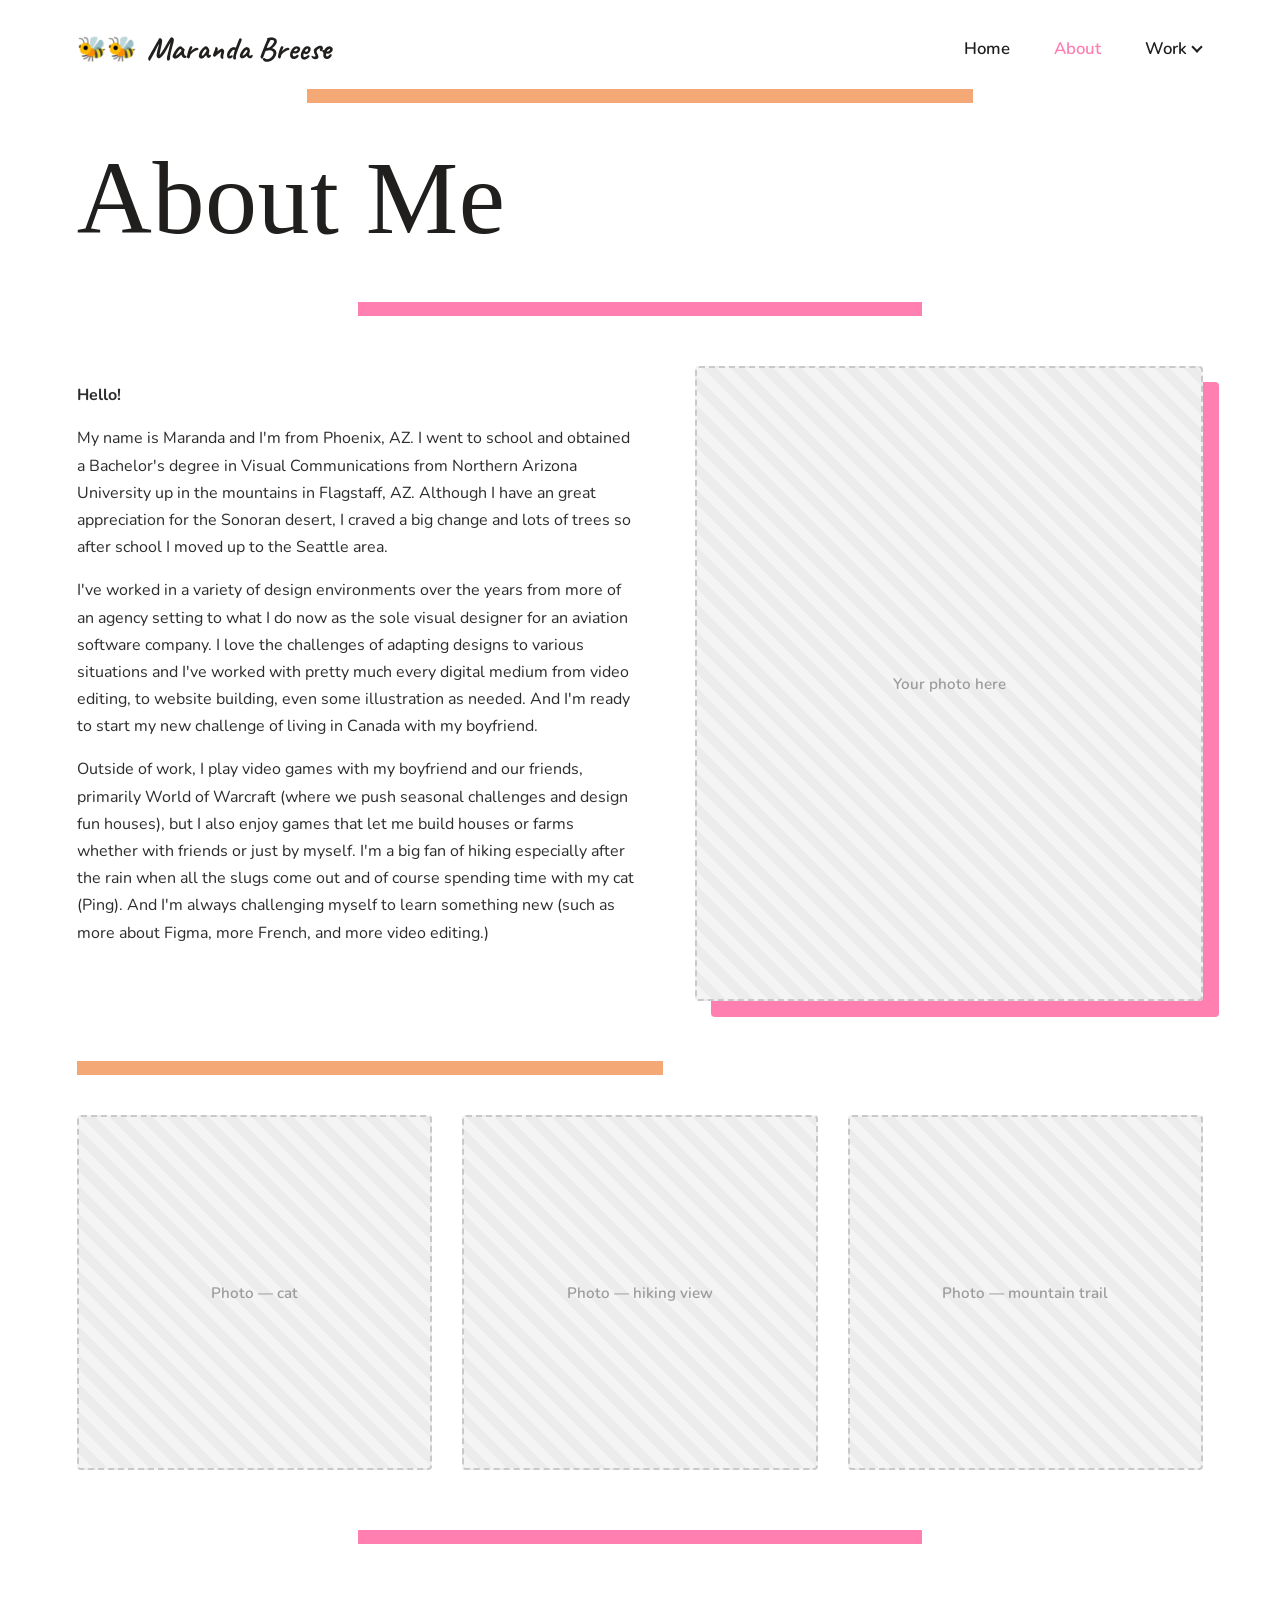
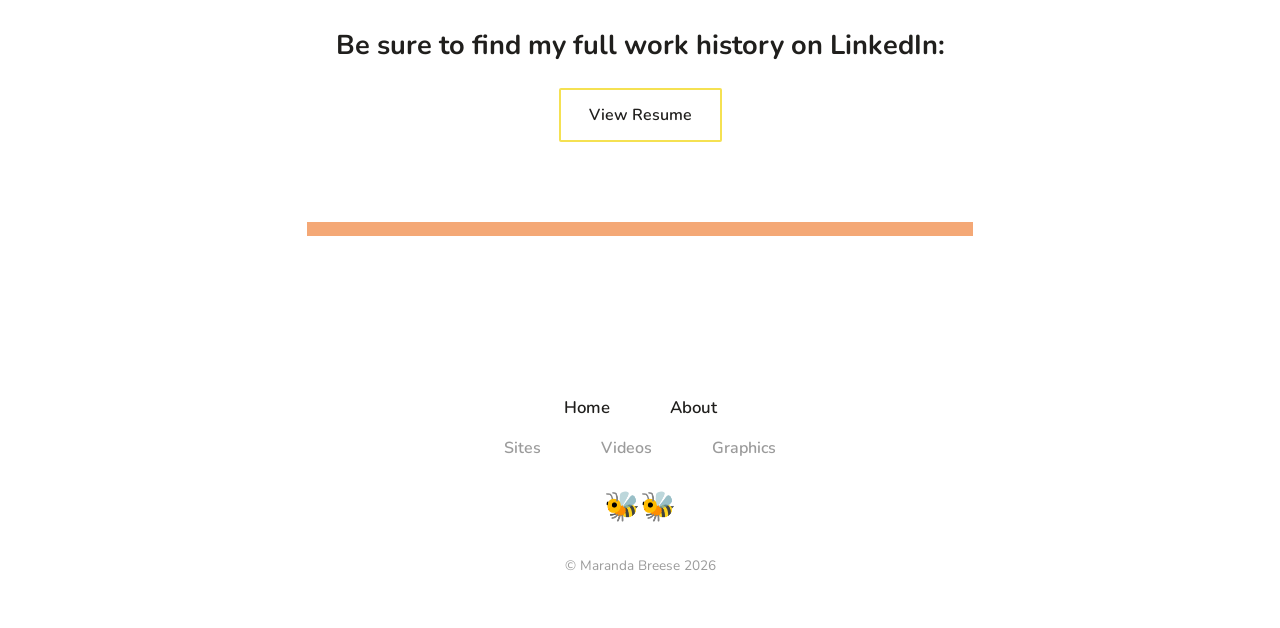
==== about.html @ 2fa080fb "Initial commit Co-Authored-By: Claude Sonnet 5 <noreply@anthropic.com>" ====
<!DOCTYPE html>
<html lang="en">
<head>
<meta charset="UTF-8">
<meta name="viewport" content="width=device-width, initial-scale=1.0">
<title>About — Maranda Breese</title>
<link rel="stylesheet" href="styles.css">
</head>
<body>

<header class="site-header">
  <a href="index.html" class="logo"><span class="bee">🐝🐝</span> Maranda Breese</a>
  <button class="mobile-toggle" aria-label="Menu"><span></span><span></span><span></span></button>
  <nav class="main-nav">
    <a href="index.html">Home</a>
    <a href="about.html" class="active">About</a>
    <div class="nav-dropdown">
      <button>Work <span class="caret"></span></button>
      <div class="dropdown-menu">
        <a href="sites.html">Sites</a>
        <a href="videos.html">Videos</a>
        <a href="graphics.html">Graphics</a>
      </div>
    </div>
  </nav>
</header>

<div class="bar bar-orange bar-inset bar-right"></div>

<main class="wrap">

  <h1 class="headline page-title">About Me</h1>

  <div class="bar bar-pink bar-inset bar-left" style="margin-bottom:50px;"></div>

  <section style="display:grid; grid-template-columns:1.1fr 1fr; gap:60px; align-items:start;">
    <div style="line-height:1.7; color:#2c2c2c;">
      <p><strong>Hello!</strong></p>
      <p>
        My name is Maranda and I'm from Phoenix, AZ. I went to school and obtained a Bachelor's
        degree in Visual Communications from Northern Arizona University up in the mountains in
        Flagstaff, AZ. Although I have an great appreciation for the Sonoran desert, I craved a big
        change and lots of trees so after school I moved up to the Seattle area.
      </p>
      <p>
        I've worked in a variety of design environments over the years from more of an agency
        setting to what I do now as the sole visual designer for an aviation software company.
        I love the challenges of adapting designs to various situations and I've worked with pretty
        much every digital medium from video editing, to website building, even some illustration
        as needed. And I'm ready to start my new challenge of living in Canada with my boyfriend.
      </p>
      <p>
        Outside of work, I play video games with my boyfriend and our friends, primarily World of
        Warcraft (where we push seasonal challenges and design fun houses), but I also enjoy games
        that let me build houses or farms whether with friends or just by myself. I'm a big fan of
        hiking especially after the rain when all the slugs come out and of course spending time
        with my cat (Ping). And I'm always challenging myself to learn something new (such as more
        about Figma, more French, and more video editing.)
      </p>
    </div>
    <div class="placeholder-photo" style="aspect-ratio:4/5; box-shadow:16px 16px 0 var(--pink);">
      Your photo here
    </div>
  </section>

  <div class="bar bar-orange bar-inset bar-right" style="margin:60px 0 40px;"></div>

  <section style="display:grid; grid-template-columns:repeat(3,1fr); gap:30px;">
    <div class="placeholder-photo" style="aspect-ratio:1/1;">Photo — cat</div>
    <div class="placeholder-photo" style="aspect-ratio:1/1;">Photo — hiking view</div>
    <div class="placeholder-photo" style="aspect-ratio:1/1;">Photo — mountain trail</div>
  </section>

  <div class="bar bar-pink bar-inset bar-left" style="margin-top:60px;"></div>

  <section class="section" style="text-align:center;">
    <h2 style="font-size:1.7rem; margin-bottom:24px;">Be sure to find my full work history on LinkedIn:</h2>
    <a href="#" class="btn">View Resume</a>
  </section>

</main>

<div class="bar bar-orange bar-inset bar-right" style="margin-top:20px;"></div>

<footer class="site-footer">
  <div class="footer-nav">
    <div class="primary-links">
      <a href="index.html">Home</a>
      <a href="about.html">About</a>
    </div>
    <div class="sub-links">
      <a href="sites.html">Sites</a>
      <a href="videos.html">Videos</a>
      <a href="graphics.html">Graphics</a>
    </div>
    <div class="footer-bee">🐝🐝</div>
  </div>
  <p class="footer-copy">© Maranda Breese 2026</p>
</footer>

<script src="script.js"></script>
</body>
</html>
---- styles.css ----
/* ========================================================
   Maranda Breese — Portfolio Site
   ======================================================== */

@import url('https://fonts.googleapis.com/css2?family=Caveat:wght@500;700&family=Permanent+Marker&family=Nunito:wght@400;500;600;700&display=swap');

:root {
  --pink: #FF7FB0;
  --orange: #F4A876;
  --yellow: #F5E152;
  --ink: #201F1D;
  --gray: #9B9B9B;
  --gray-light: #E4E4E4;
  --white: #FFFFFF;
  --cream: #FFFDFB;
  --teal: #1F4E52;
  --max-width: 1440px;
  --side-pad: clamp(24px, 6vw, 100px);
}

* { box-sizing: border-box; }

html { scroll-behavior: smooth; }

body {
  margin: 0;
  font-family: 'Nunito', sans-serif;
  color: var(--ink);
  background: var(--white);
  -webkit-font-smoothing: antialiased;
}

img { max-width: 100%; display: block; }

a { color: inherit; text-decoration: none; }

.wrap {
  max-width: var(--max-width);
  margin: 0 auto;
  padding: 0 var(--side-pad);
}

/* ---------- Header / Nav ---------- */

.site-header {
  display: flex;
  align-items: center;
  justify-content: space-between;
  padding: 28px var(--side-pad) 20px;
  position: relative;
  z-index: 100;
}

.logo {
  display: flex;
  align-items: center;
  gap: 10px;
  font-family: 'Caveat', cursive;
  font-weight: 700;
  font-size: 2rem;
  color: var(--ink);
}

.logo .bee { font-size: 1.5rem; line-height: 1; }

.main-nav {
  display: flex;
  align-items: center;
  gap: 40px;
  font-weight: 600;
  font-size: 1.05rem;
}

.main-nav a {
  padding: 6px 2px;
  transition: color .15s ease;
}

.main-nav a:hover,
.main-nav a.active {
  color: var(--pink);
}

.nav-dropdown {
  position: relative;
}

.nav-dropdown > button {
  font: inherit;
  color: inherit;
  background: none;
  border: none;
  cursor: pointer;
  padding: 6px 2px;
  font-weight: 600;
  display: flex;
  align-items: center;
  gap: 6px;
}

.nav-dropdown > button:hover { color: var(--pink); }

.nav-dropdown .caret {
  width: 8px;
  height: 8px;
  border-right: 2px solid currentColor;
  border-bottom: 2px solid currentColor;
  transform: rotate(45deg);
  margin-top: -4px;
  transition: transform .15s ease;
}

.nav-dropdown.open .caret { transform: rotate(-135deg); margin-top: 2px; }

.dropdown-menu {
  position: absolute;
  top: calc(100% + 14px);
  right: 0;
  min-width: 180px;
  background: var(--white);
  display: none;
  flex-direction: column;
  box-shadow: 0 12px 30px rgba(0,0,0,.08);
}

.nav-dropdown.open .dropdown-menu { display: flex; }

.dropdown-menu a {
  padding: 14px 20px;
  border: 2px solid var(--yellow);
  margin-top: -2px;
  color: var(--gray);
  font-weight: 600;
  text-align: center;
  background: var(--white);
}

.dropdown-menu a:first-child { margin-top: 0; }

.dropdown-menu a:hover,
.dropdown-menu a.active {
  color: var(--ink);
  background: #FFFDF0;
}

.mobile-toggle {
  display: none;
  flex-direction: column;
  gap: 5px;
  background: none;
  border: none;
  cursor: pointer;
  padding: 8px;
}
.mobile-toggle span {
  width: 26px;
  height: 3px;
  background: var(--ink);
  border-radius: 2px;
}

/* ---------- Divider bars ---------- */

.bar {
  height: 14px;
  width: 100%;
}
.bar-pink { background: var(--pink); }
.bar-orange { background: var(--orange); }

.bar-inset {
  max-width: var(--max-width);
  margin: 0 auto;
}
.bar-right {
  margin-left: auto;
  width: 52%;
}
.bar-left {
  margin-right: auto;
  width: 50%;
}

/* ---------- Headline treatment ---------- */

.headline {
  font-family: 'Permanent Marker', cursive;
  font-weight: 400;
  line-height: 1.05;
  color: var(--ink);
  letter-spacing: 0.5px;
}

.page-title {
  font-size: clamp(3.5rem, 9vw, 6.5rem);
  margin: 40px 0 50px;
}

.hero-title {
  font-size: clamp(3.2rem, 8vw, 6rem);
  margin: 30px 0 0;
}

/* ---------- Buttons ---------- */

.btn {
  display: inline-block;
  border: 2px solid var(--yellow);
  padding: 14px 28px;
  font-weight: 600;
  font-size: 1rem;
  border-radius: 2px;
  transition: background .15s ease;
  background: var(--white);
}
.btn:hover { background: #FFFBE8; }

/* ---------- Footer ---------- */

.site-footer {
  margin-top: 100px;
}

.footer-nav {
  padding: 60px var(--side-pad) 10px;
  display: flex;
  flex-direction: column;
  align-items: center;
  gap: 18px;
  text-align: center;
}

.footer-nav .primary-links {
  display: flex;
  gap: 60px;
  font-weight: 600;
  font-size: 1.05rem;
}

.footer-nav .sub-links {
  display: flex;
  gap: 60px;
  color: var(--gray);
  font-weight: 600;
}

.footer-nav .sub-links a:hover { color: var(--pink); }
.footer-nav .primary-links a:hover { color: var(--pink); }

.footer-bee {
  font-size: 1.8rem;
  margin-top: 10px;
}

.footer-copy {
  text-align: center;
  color: var(--gray);
  font-size: .85rem;
  padding: 6px 0 40px;
}

/* ---------- Utility ---------- */

.section {
  padding: 60px 0;
}

.placeholder-photo {
  background: repeating-linear-gradient(45deg, #F4F4F4, #F4F4F4 10px, #ECECEC 10px, #ECECEC 20px);
  border: 2px dashed #C9C9C9;
  color: #9B9B9B;
  display: flex;
  align-items: center;
  justify-content: center;
  text-align: center;
  font-weight: 600;
  font-size: .95rem;
  padding: 20px;
  border-radius: 4px;
}

@media (max-width: 860px) {
  .main-nav { display: none; }
  .mobile-toggle { display: flex; }
  .main-nav.mobile-open {
    display: flex;
    flex-direction: column;
    position: absolute;
    top: 100%;
    left: 0;
    right: 0;
    background: var(--white);
    padding: 20px var(--side-pad) 30px;
    gap: 18px;
    box-shadow: 0 12px 20px rgba(0,0,0,.06);
  }
  .nav-dropdown .dropdown-menu {
    position: static;
    box-shadow: none;
    display: none;
    margin-top: 10px;
  }
  .nav-dropdown.open .dropdown-menu { display: flex; }
  .footer-nav .primary-links,
  .footer-nav .sub-links { gap: 30px; flex-wrap: wrap; justify-content: center; }
}
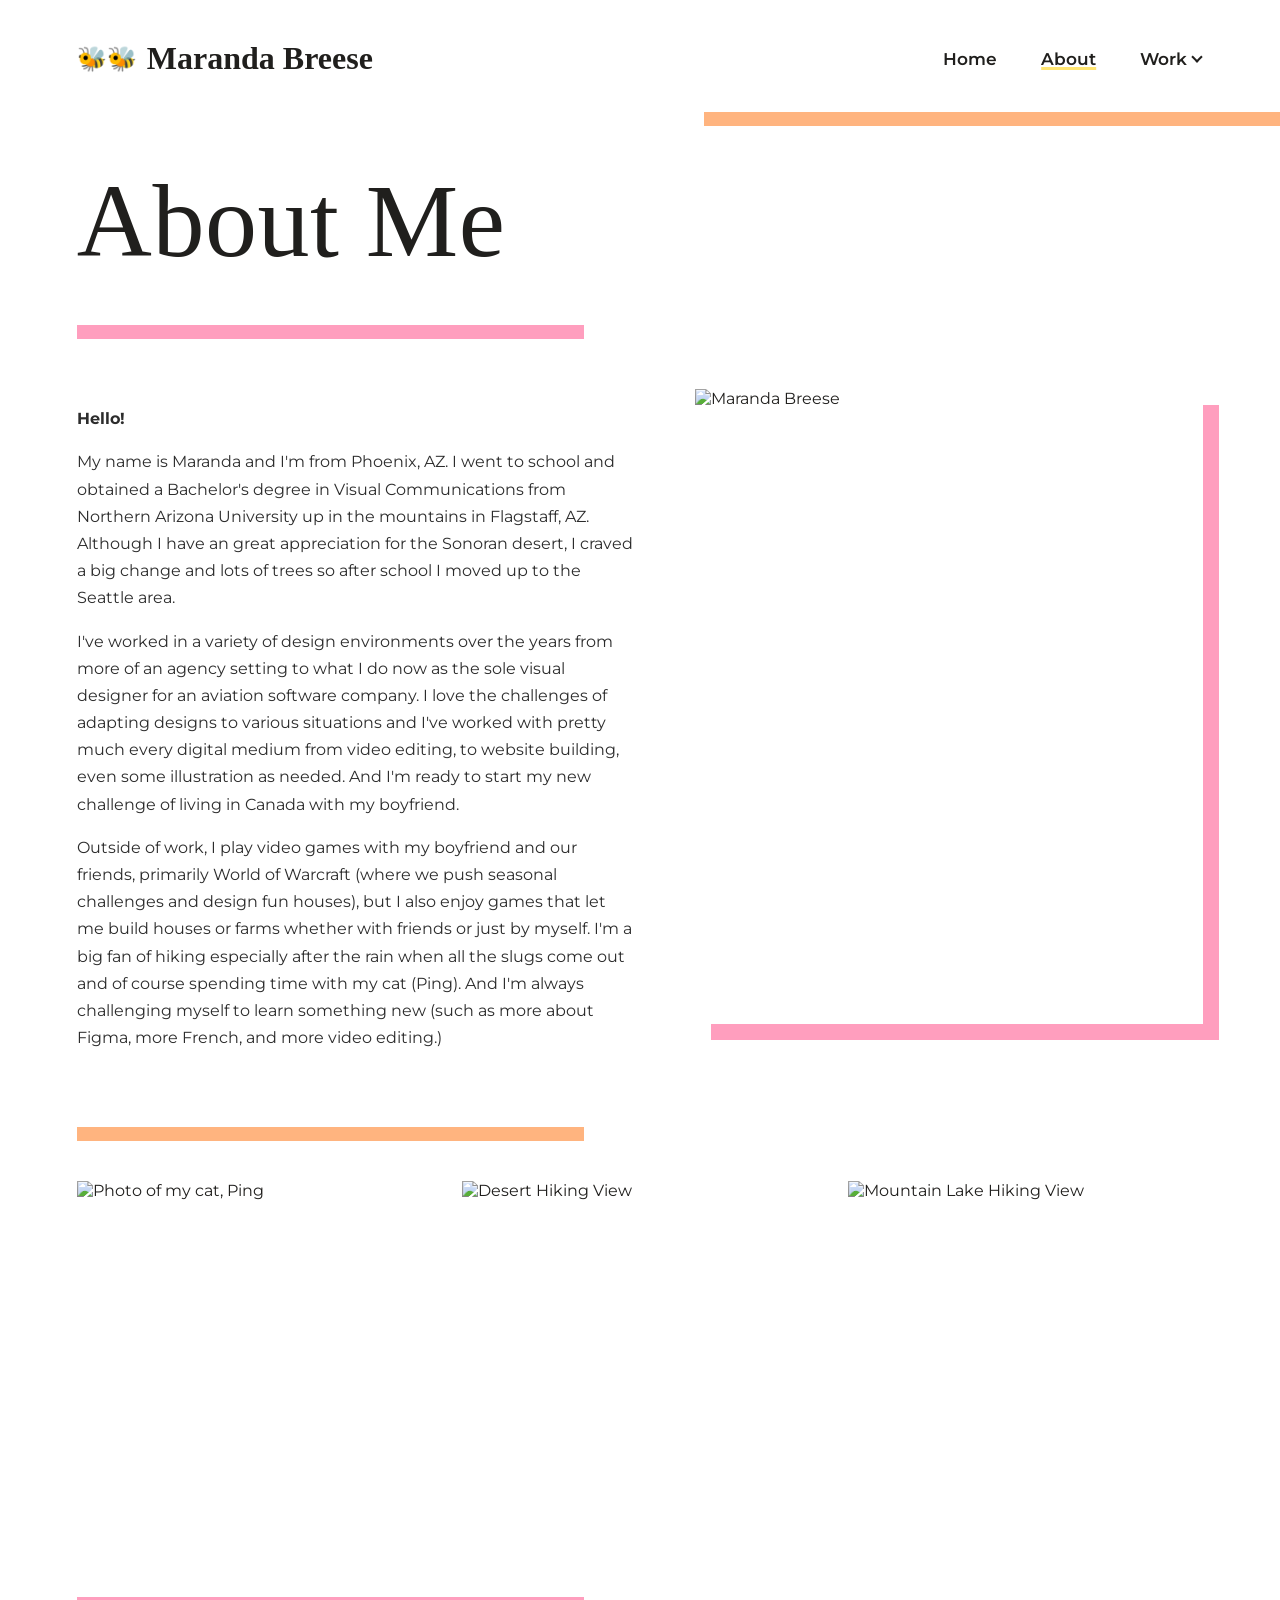
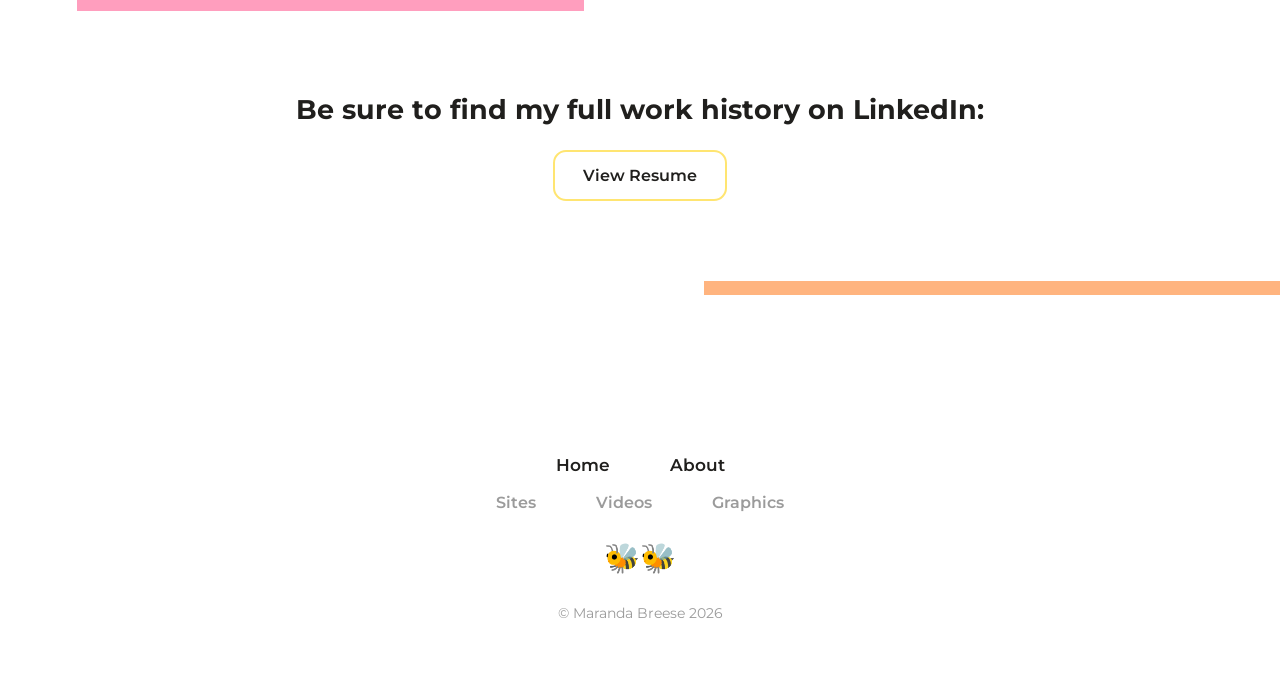
==== commit 34cdf5cd: "Replace placeholder photos with real images and enable hover dropdown Swaps placeholder-photo divs o" ====
--- a/about.html
+++ b/about.html
@@ -58,24 +58,22 @@
         about Figma, more French, and more video editing.)
       </p>
     </div>
-    <div class="placeholder-photo" style="aspect-ratio:4/5; box-shadow:16px 16px 0 var(--pink);">
-      Your photo here
-    </div>
+    <img src="img/About_main.jpg" alt="Maranda Breese" style="aspect-ratio:4/5; box-shadow:16px 16px 0 var(--pink); width:100%; object-fit:cover;">
   </section>
 
   <div class="bar bar-orange bar-inset bar-right" style="margin:60px 0 40px;"></div>
 
   <section style="display:grid; grid-template-columns:repeat(3,1fr); gap:30px;">
-    <div class="placeholder-photo" style="aspect-ratio:1/1;">Photo — cat</div>
-    <div class="placeholder-photo" style="aspect-ratio:1/1;">Photo — hiking view</div>
-    <div class="placeholder-photo" style="aspect-ratio:1/1;">Photo — mountain trail</div>
+    <img src="img/About_1.png" alt="Photo of my cat, Ping" style="aspect-ratio:1/1; width:100%; object-fit:cover;">
+    <img src="img/About_2.png" alt="Desert Hiking View" style="aspect-ratio:1/1; width:100%; object-fit:cover;">
+    <img src="img/About_3.png" alt="Mountain Lake Hiking View" style="aspect-ratio:1/1; width:100%; object-fit:cover;">
   </section>
 
   <div class="bar bar-pink bar-inset bar-left" style="margin-top:60px;"></div>
 
   <section class="section" style="text-align:center;">
     <h2 style="font-size:1.7rem; margin-bottom:24px;">Be sure to find my full work history on LinkedIn:</h2>
-    <a href="#" class="btn">View Resume</a>
+    <a href="https://www.linkedin.com/in/maranda-breese-392318145/" class="btn">View Resume</a>
   </section>
 
 </main>
--- a/styles.css
+++ b/styles.css
@@ -2,12 +2,12 @@
    Maranda Breese — Portfolio Site
    ======================================================== */
 
-@import url('https://fonts.googleapis.com/css2?family=Caveat:wght@500;700&family=Permanent+Marker&family=Nunito:wght@400;500;600;700&display=swap');
+@import url('https://fonts.googleapis.com/css2?family=Montserrat:wght@400;500;600;700&family=Unkempt:wght@400;700&display=swap');
 
 :root {
-  --pink: #FF7FB0;
-  --orange: #F4A876;
-  --yellow: #F5E152;
+  --pink: #FF9EBE;
+  --orange: #FFB47F;
+  --yellow: #FFE571;
   --ink: #201F1D;
   --gray: #9B9B9B;
   --gray-light: #E4E4E4;
@@ -24,7 +24,7 @@
 
 body {
   margin: 0;
-  font-family: 'Nunito', sans-serif;
+  font-family: 'Montserrat', sans-serif;
   color: var(--ink);
   background: var(--white);
   -webkit-font-smoothing: antialiased;
@@ -46,7 +46,7 @@
   display: flex;
   align-items: center;
   justify-content: space-between;
-  padding: 28px var(--side-pad) 20px;
+  padding: 40px var(--side-pad) 35px;
   position: relative;
   z-index: 100;
 }
@@ -55,7 +55,7 @@
   display: flex;
   align-items: center;
   gap: 10px;
-  font-family: 'Caveat', cursive;
+  font-family: 'Unkempt', cursive;
   font-weight: 700;
   font-size: 2rem;
   color: var(--ink);
@@ -78,7 +78,7 @@
 
 .main-nav a:hover,
 .main-nav a.active {
-  color: var(--pink);
+  text-decoration: underline var(--yellow) 3px;
 }
 
 .nav-dropdown {
@@ -98,7 +98,7 @@
   gap: 6px;
 }
 
-.nav-dropdown > button:hover { color: var(--pink); }
+.nav-dropdown > button:hover { text-decoration: underline var(--yellow) 3px;}
 
 .nav-dropdown .caret {
   width: 8px;
@@ -125,6 +125,11 @@
 
 .nav-dropdown.open .dropdown-menu { display: flex; }
 
+@media (min-width: 861px) {
+  .nav-dropdown:hover .dropdown-menu { display: flex; }
+  .nav-dropdown:hover .caret { transform: rotate(-135deg); margin-top: 2px; }
+}
+
 .dropdown-menu a {
   padding: 14px 20px;
   border: 2px solid var(--yellow);
@@ -140,7 +145,7 @@
 .dropdown-menu a:hover,
 .dropdown-menu a.active {
   color: var(--ink);
-  background: #FFFDF0;
+  background: var(--yellow);
 }
 
 .mobile-toggle {
@@ -168,23 +173,19 @@
 .bar-pink { background: var(--pink); }
 .bar-orange { background: var(--orange); }
 
-.bar-inset {
-  max-width: var(--max-width);
-  margin: 0 auto;
-}
 .bar-right {
   margin-left: auto;
-  width: 52%;
+  width: 45%;
 }
 .bar-left {
   margin-right: auto;
-  width: 50%;
+  width: 45%;
 }
 
 /* ---------- Headline treatment ---------- */
 
 .headline {
-  font-family: 'Permanent Marker', cursive;
+  font-family: 'Unkempt', cursive;
   font-weight: 400;
   line-height: 1.05;
   color: var(--ink);
@@ -197,8 +198,39 @@
 }
 
 .hero-title {
-  font-size: clamp(3.2rem, 8vw, 6rem);
+  font-size: 11em;
   margin: 30px 0 0;
+}
+
+.section.hero-section {
+  position: relative;
+  overflow: hidden;
+  border-radius: 8px;
+  aspect-ratio: 16 / 9;
+  display: flex;
+  align-items: center;
+}
+
+.hero-video {
+  position: absolute;
+  inset: 0;
+  width: 100%;
+  height: 100%;
+  object-fit: cover;
+  z-index: 0;
+}
+
+.hero-overlay {
+  position: absolute;
+  inset: 0;
+  background: rgba(255, 255, 255, 0.6);
+  z-index: 1;
+}
+
+.hero-content {
+  position: relative;
+  z-index: 2;
+  margin-top: 4%;
 }
 
 /* ---------- Buttons ---------- */
@@ -209,12 +241,18 @@
   padding: 14px 28px;
   font-weight: 600;
   font-size: 1rem;
-  border-radius: 2px;
+  border-radius: 13px;
   transition: background .15s ease;
   background: var(--white);
 }
-.btn:hover { background: #FFFBE8; }
-
+.btn:hover { 
+  background: var(--yellow); }
+
+.link-header {
+  margin:14px 0 18px; 
+  font-size: 28px; 
+  font-weight: 300;
+}
 /* ---------- Footer ---------- */
 
 .site-footer {
@@ -244,8 +282,8 @@
   font-weight: 600;
 }
 
-.footer-nav .sub-links a:hover { color: var(--pink); }
-.footer-nav .primary-links a:hover { color: var(--pink); }
+.footer-nav .sub-links a:hover { text-decoration: underline var(--yellow) 3px;}
+.footer-nav .primary-links a:hover { text-decoration: underline var(--yellow) 3px;}
 
 .footer-bee {
   font-size: 1.8rem;
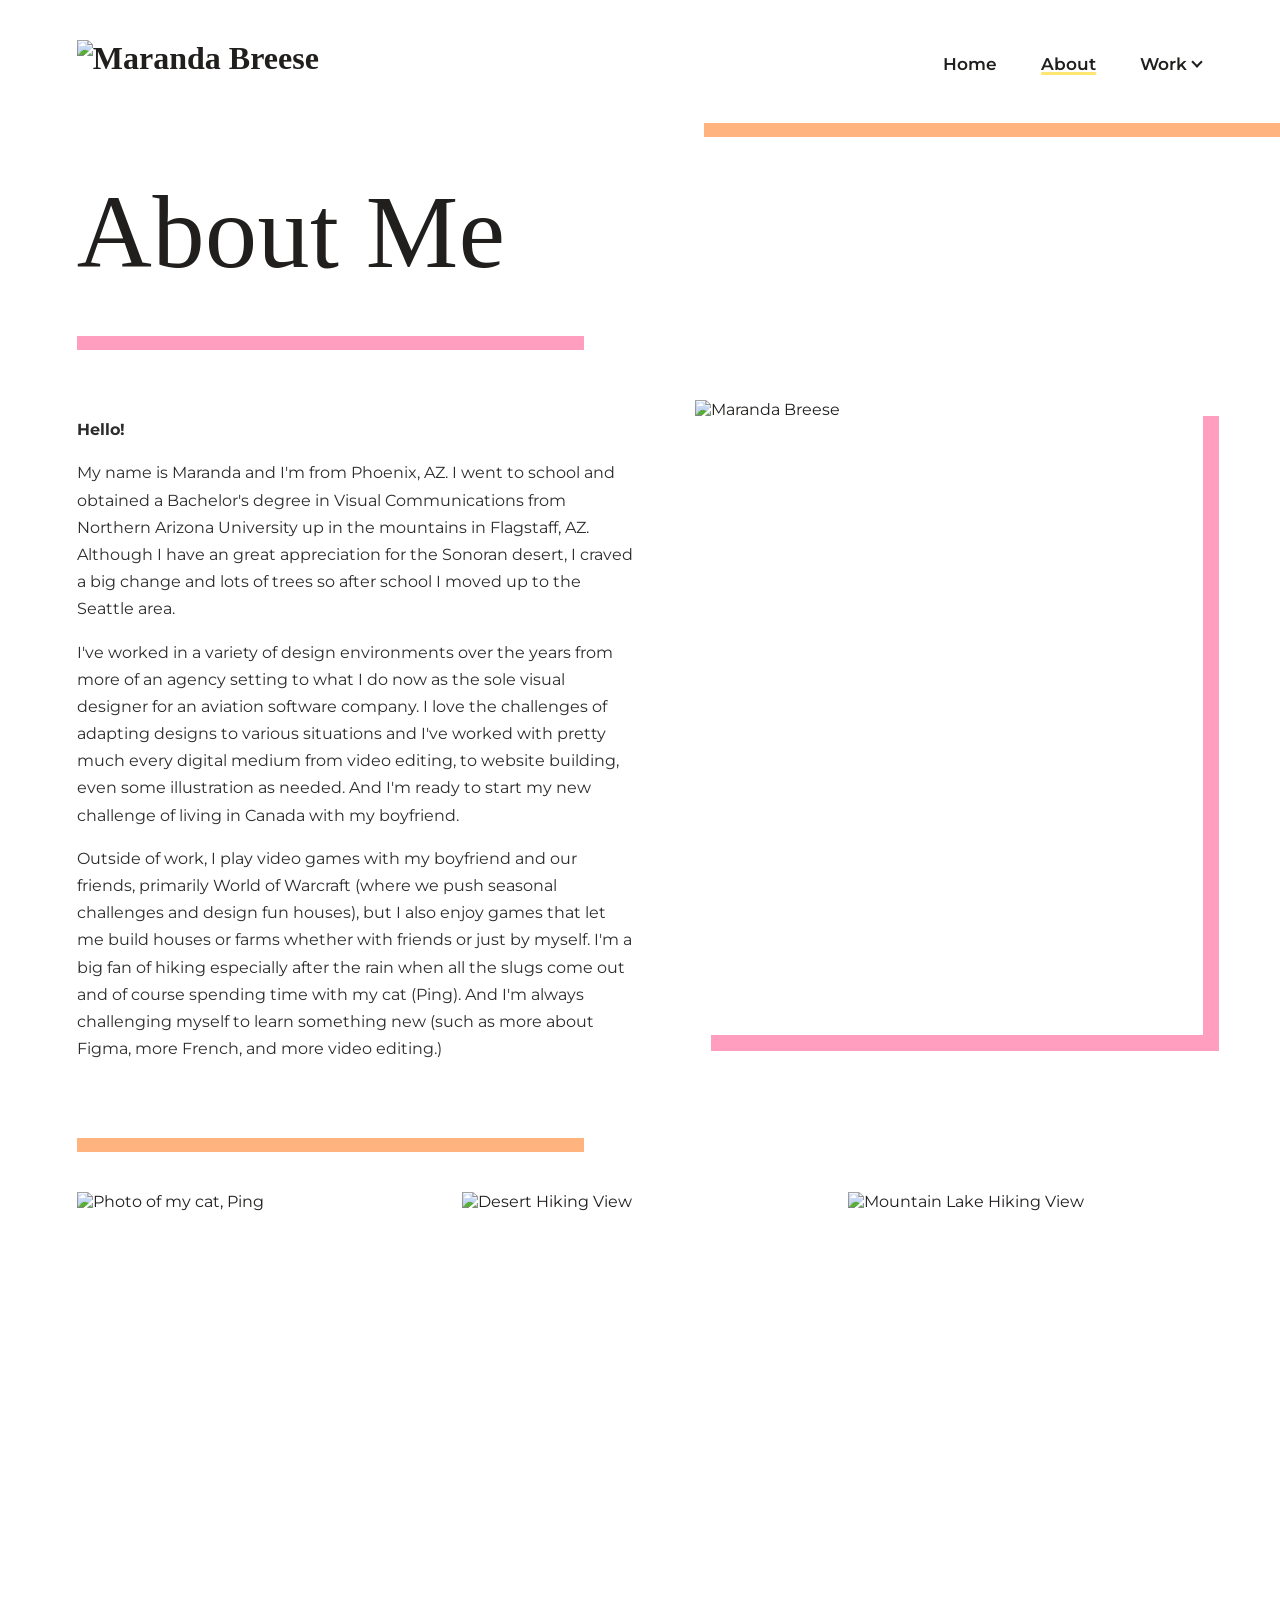
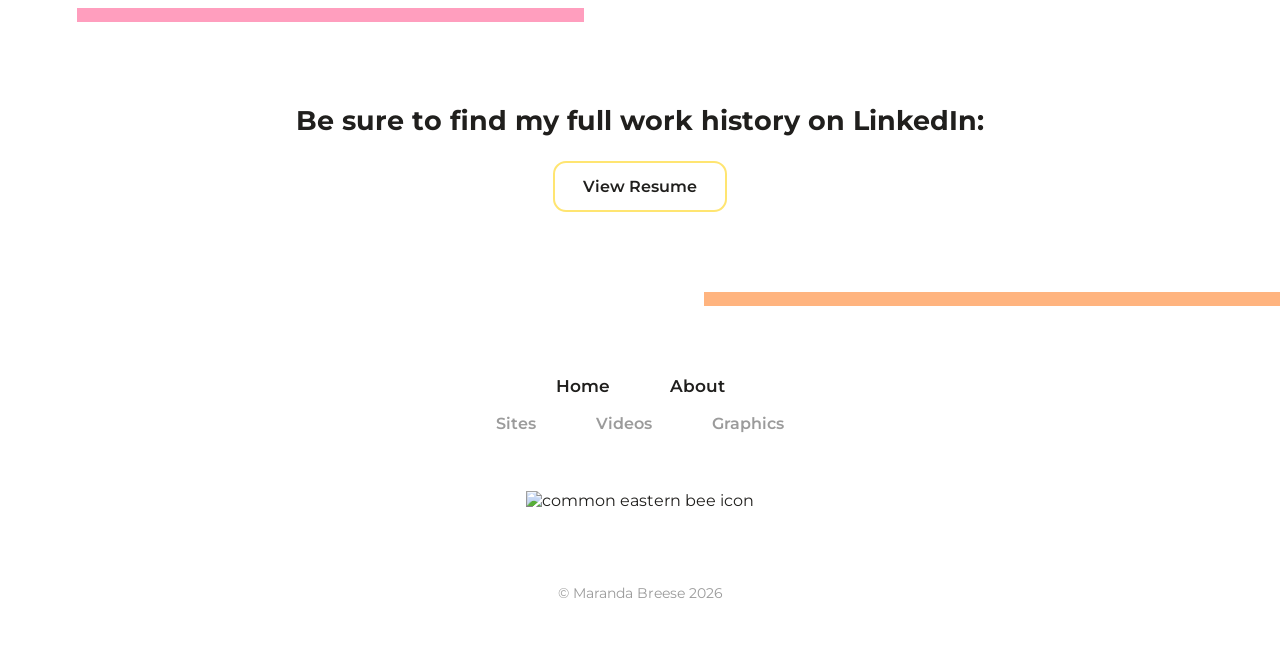
==== commit a5676418: "Replace header/footer bee emoji with bee image assets Swap the emoji-based logo and footer-bee icons" ====
--- a/about.html
+++ b/about.html
@@ -9,7 +9,7 @@
 <body>
 
 <header class="site-header">
-  <a href="index.html" class="logo"><span class="bee">🐝🐝</span> Maranda Breese</a>
+  <a href="index.html" class="logo"><img src="img/maranda_logo.png" alt="Maranda Breese" class="logo-img"></a>
   <button class="mobile-toggle" aria-label="Menu"><span></span><span></span><span></span></button>
   <nav class="main-nav">
     <a href="index.html">Home</a>
@@ -91,7 +91,7 @@
       <a href="videos.html">Videos</a>
       <a href="graphics.html">Graphics</a>
     </div>
-    <div class="footer-bee">🐝🐝</div>
+    <div class="footer-bee"><img src="img/common_eastern_bee.png" alt="common eastern bee icon" class="footer-bee-img"></div>
   </div>
   <p class="footer-copy">© Maranda Breese 2026</p>
 </footer>
--- a/styles.css
+++ b/styles.css
@@ -61,7 +61,11 @@
   color: var(--ink);
 }
 
-.logo .bee { font-size: 1.5rem; line-height: 1; }
+.logo-img {
+  height: 48px;
+  width: auto;
+  display: block;
+}
 
 .main-nav {
   display: flex;
@@ -256,7 +260,7 @@
 /* ---------- Footer ---------- */
 
 .site-footer {
-  margin-top: 100px;
+  margin-top: 10px;
 }
 
 .footer-nav {
@@ -286,8 +290,19 @@
 .footer-nav .primary-links a:hover { text-decoration: underline var(--yellow) 3px;}
 
 .footer-bee {
-  font-size: 1.8rem;
-  margin-top: 10px;
+  margin-top: 40px;
+}
+
+.footer-bee-img {
+  height: 64px;
+  width: auto;
+  display: inline-block;
+}
+
+.bee-img {
+  height: 100px;
+  width: auto;
+  display: inline-block;
 }
 
 .footer-copy {
@@ -295,6 +310,42 @@
   color: var(--gray);
   font-size: .85rem;
   padding: 6px 0 40px;
+}
+/* ---------- Video ---------- */
+
+.video-decoration {
+  height:4px; 
+  width:50%; 
+  background:var(--yellow);
+}
+
+.video-grid {
+  display:grid; 
+  grid-template-columns:1fr 1fr; 
+  gap:50px 40px;
+}
+
+#customervideos {
+  grid-template-columns:1fr 1fr 1fr; 
+}
+
+/* ---------- Graphics Page ---------- */
+
+.gallery {
+  width:100%; 
+  object-fit:cover; 
+}
+
+.gallery .pink {
+  box-shadow:8px 8px 0 var(--pink);
+}
+
+.gallery .orange {
+  box-shadow:8px 8px 0 var(--orange);
+}
+
+.gallery .yellow {
+  box-shadow:8px 8px 0 var(--yellow);
 }
 
 /* ---------- Utility ---------- */
@@ -341,4 +392,5 @@
   .nav-dropdown.open .dropdown-menu { display: flex; }
   .footer-nav .primary-links,
   .footer-nav .sub-links { gap: 30px; flex-wrap: wrap; justify-content: center; }
-}
+  .video-grid { grid-template-columns: 1fr !important; }
+}
